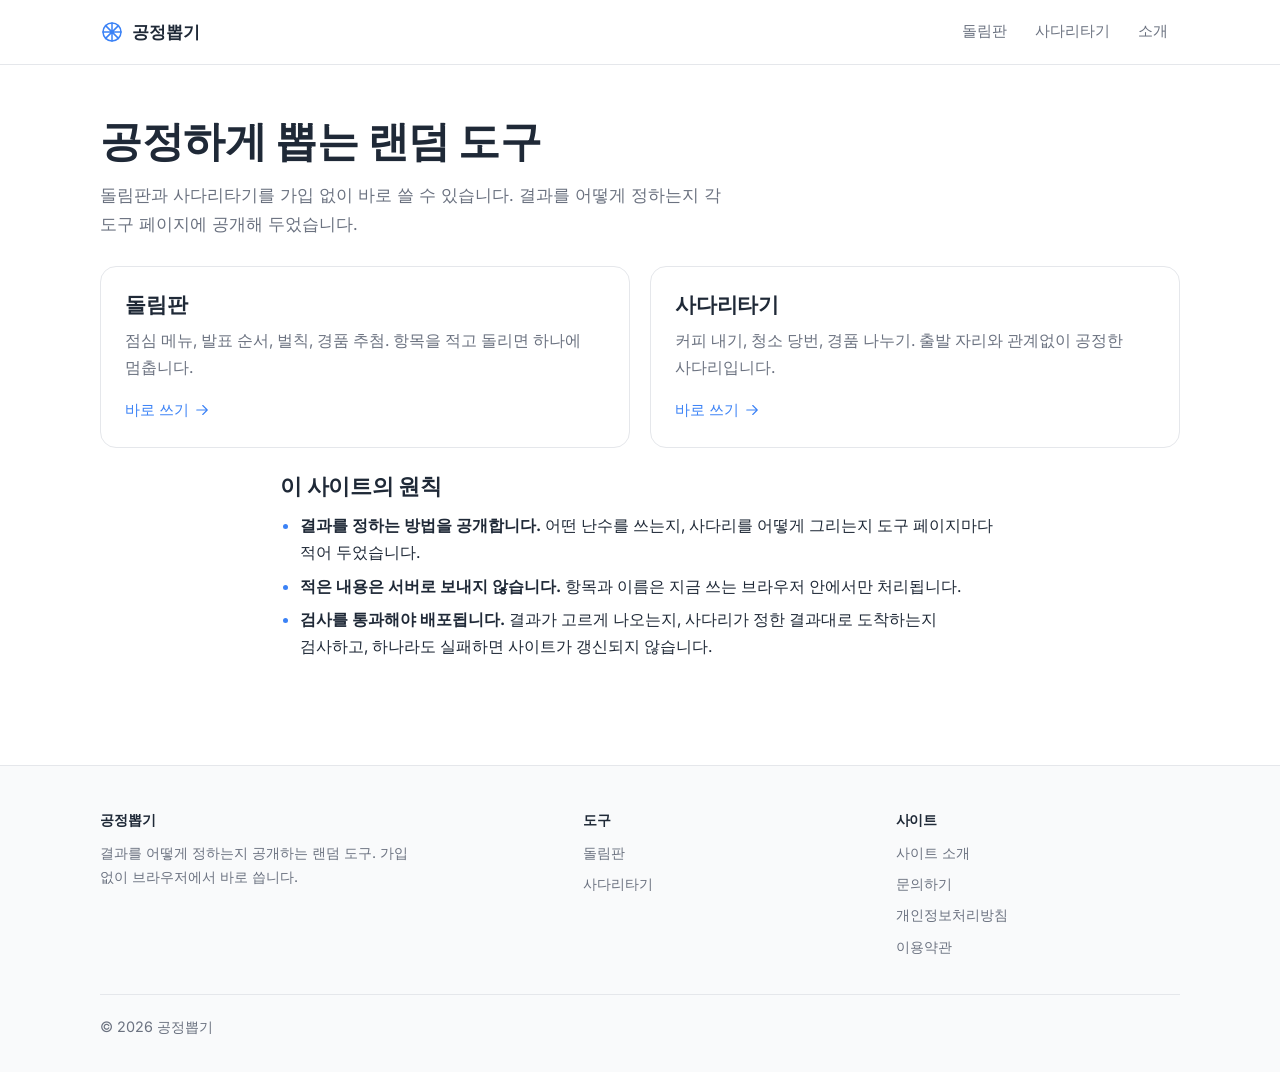
==== index.html @ 1e97ff56 "공정뽑기 1단계: 돌림판 · 사다리타기 + 필수 페이지 - assets/random.js: 결과를 정하는 유일한 곳 (암호학적 난수, 나머지 편향 제거,   피셔-예이츠 셔플, 정" ====
<!doctype html>
<html lang="ko">
<head>
  <meta charset="utf-8">
  <meta name="viewport" content="width=device-width, initial-scale=1">
  <title>공정뽑기 — 돌림판 · 사다리타기 무료 랜덤 도구</title>
  <meta name="description" content="돌림판(룰렛 돌리기)과 사다리타기를 가입 없이 바로 쓰는 무료 랜덤 도구. 결과를 어떻게 정하는지 공개하는 랜덤 도구입니다.">
  <link rel="canonical" href="https://example.com/">
  
  <meta property="og:type" content="website">
  <meta property="og:site_name" content="공정뽑기">
  <meta property="og:title" content="공정뽑기 — 돌림판 · 사다리타기 무료 랜덤 도구">
  <meta property="og:description" content="돌림판(룰렛 돌리기)과 사다리타기를 가입 없이 바로 쓰는 무료 랜덤 도구. 결과를 어떻게 정하는지 공개하는 랜덤 도구입니다.">
  <meta property="og:url" content="https://example.com/">
  <meta property="og:locale" content="ko_KR">
  <meta name="twitter:card" content="summary">
  <link rel="icon" href="data:image/svg+xml,<svg xmlns='http://www.w3.org/2000/svg' viewBox='0 0 24 24'><circle cx='12' cy='12' r='10' fill='%233B82F6'/><path d='M12 2v20M2 12h20' stroke='white' stroke-width='2'/></svg>">
  <link rel="preconnect" href="https://fonts.googleapis.com">
  <link rel="preconnect" href="https://fonts.gstatic.com" crossorigin>
  <link rel="stylesheet" href="https://fonts.googleapis.com/css2?family=Inter:wght@400;500;700&display=swap" media="print" onload="this.media='all'">
  <noscript><link rel="stylesheet" href="https://fonts.googleapis.com/css2?family=Inter:wght@400;500;700&display=swap"></noscript>
  <link rel="stylesheet" href="/assets/tokens.css">
  <link rel="stylesheet" href="/assets/style.css">
  <script type="application/ld+json">{"@context":"https://schema.org","@graph":[{"@type":"WebSite","name":"공정뽑기","url":"https://example.com/","inLanguage":"ko"}]}</script>
  
</head>
<body>
  <a class="skip-link" href="#main">본문 바로가기</a>
  <header class="header">
  <div class="container header__inner">
    <a class="logo" href="/"><svg class="icon " viewBox="0 0 24 24" aria-hidden="true"><circle cx="12" cy="12" r="9"/><path d="M12 3v18M3 12h18M5.6 5.6l12.8 12.8M18.4 5.6 5.6 18.4"/></svg><span>공정뽑기</span></a>
    <nav class="nav" aria-label="주요 메뉴"><a href="/roulette.html">돌림판</a><a href="/ladder.html">사다리타기</a><a href="/about.html">소개</a></nav>
    <details class="menu">
      <summary aria-label="메뉴 열기"><svg class="icon " viewBox="0 0 24 24" aria-hidden="true"><path d="M4 6h16M4 12h16M4 18h16"/></svg></summary>
      <div class="menu__panel"><a href="/roulette.html">돌림판</a><a href="/ladder.html">사다리타기</a><a href="/about.html">소개</a></div>
    </details>
  </div>
</header>
  <main id="main">
<section class="hero container">
  <h1>공정하게 뽑는 랜덤 도구</h1>
  <p class="lede">돌림판과 사다리타기를 가입 없이 바로 쓸 수 있습니다. 결과를 어떻게 정하는지 각 도구 페이지에 공개해 두었습니다.</p>
  <div class="tools-grid"><article class="tool-card">
      <h2><a href="/roulette.html">돌림판</a></h2>
      <p>점심 메뉴, 발표 순서, 벌칙, 경품 추첨. 항목을 적고 돌리면 하나에 멈춥니다.</p>
      <span class="tool-card__go">바로 쓰기 <svg class="icon icon--sm" viewBox="0 0 24 24" aria-hidden="true"><path d="M5 12h14M13 6l6 6-6 6"/></svg></span>
    </article><article class="tool-card">
      <h2><a href="/ladder.html">사다리타기</a></h2>
      <p>커피 내기, 청소 당번, 경품 나누기. 출발 자리와 관계없이 공정한 사다리입니다.</p>
      <span class="tool-card__go">바로 쓰기 <svg class="icon icon--sm" viewBox="0 0 24 24" aria-hidden="true"><path d="M5 12h14M13 6l6 6-6 6"/></svg></span>
    </article></div>
</section>
<section class="container prose home-principles">
  <h2>이 사이트의 원칙</h2>
  <ul>
    <li><strong>결과를 정하는 방법을 공개합니다.</strong> 어떤 난수를 쓰는지, 사다리를 어떻게 그리는지 도구 페이지마다 적어 두었습니다.</li>
    <li><strong>적은 내용은 서버로 보내지 않습니다.</strong> 항목과 이름은 지금 쓰는 브라우저 안에서만 처리됩니다.</li>
    <li><strong>검사를 통과해야 배포됩니다.</strong> 결과가 고르게 나오는지, 사다리가 정한 결과대로 도착하는지 검사하고, 하나라도 실패하면 사이트가 갱신되지 않습니다.</li>
  </ul>
</section>
  </main>
  <footer class="footer">
  <div class="container">
    <div class="footer__grid footer__grid--3">
      <div>
        <h2>공정뽑기</h2>
        <p class="footer__desc">결과를 어떻게 정하는지 공개하는 랜덤 도구. 가입 없이 브라우저에서 바로 씁니다.</p>
      </div>
      <div>
        <h2>도구</h2>
        <ul><li><a href="/roulette.html">돌림판</a></li><li><a href="/ladder.html">사다리타기</a></li></ul>
      </div>
      <div>
        <h2>사이트</h2>
        <ul>
          <li><a href="/about.html">사이트 소개</a></li>
          <li><a href="/contact.html">문의하기</a></li>
          <li><a href="/privacy.html">개인정보처리방침</a></li>
          <li><a href="/terms.html">이용약관</a></li>
        </ul>
      </div>
    </div>
    <div class="footer__bottom"><span>© 2026 공정뽑기</span></div>
  </div>
</footer>
  
</body>
</html>
---- assets/tokens.css ----
/* ============================================================
   디자인 토큰 — 레시피에 지정된 값을 그대로 CSS 변수로 고정.
   여기 값만 바꾸면 사이트 전체가 따라갑니다.
   ============================================================ */
:root {
  /* --- 색 (레시피 지정값) --- */
  --primary: #3B82F6;
  --text: #1F2937;
  --sub: #6B7280;
  --bg: #FFFFFF;
  --surface: #F9FAFB;
  --border: #E5E7EB;

  /* 지정 색에서 파생한 보조 값 (호버·포커스·배지용) */
  --primary-dark: #2563EB;
  --primary-soft: #EFF6FF;
  --primary-ring: rgba(59, 130, 246, 0.28);

  /* --- 타이포 (레시피 지정값) --- */
  /* Inter는 한글 글리프가 없어 한글용 폴백을 뒤에 둡니다. */
  --font-sans: 'Inter', 'Pretendard', -apple-system, BlinkMacSystemFont,
    'Segoe UI', 'Malgun Gothic', 'Apple SD Gothic Neo', sans-serif;
  --fw-heading: 700;
  --fw-body: 400;
  --fw-medium: 500;

  /* --- 버튼 (레시피 지정값) --- */
  --btn-radius: 10px;
  --btn-padding: 12px 20px;
  --btn-weight: 700;

  /* --- 아이콘 (레시피 지정값) --- */
  --icon-size: 24px;
  --icon-stroke: 1.5;

  /* --- 그 외 --- */
  --radius-sm: 8px;
  --radius-md: 12px;
  --radius-lg: 16px;
  --shadow-sm: 0 1px 2px rgba(16, 24, 40, 0.05);
  --shadow-md: 0 4px 12px rgba(16, 24, 40, 0.08);
  --shadow-lg: 0 12px 32px rgba(16, 24, 40, 0.10);
  --container: 1120px;
  --header-h: 64px;
}
---- assets/style.css ----
/* ============================================================
   공정뽑기 — 컴포넌트 스타일
   리셋·헤더·본문·FAQ·푸터는 what-ai.kr 과 같은 규격이고,
   아래 '도구' 구간부터가 이 사이트 전용입니다. 색·간격은 tokens.css 변수만 씁니다.
   ============================================================ */
/* ---------- 리셋 ---------- */
*, *::before, *::after { box-sizing: border-box; }
html { -webkit-text-size-adjust: 100%; scroll-behavior: smooth; }
body {
  margin: 0;
  font-family: var(--font-sans);
  font-weight: var(--fw-body);
  font-size: 16px;
  line-height: 1.7;
  color: var(--text);
  background: var(--bg);
  word-break: keep-all;       /* 한글 단어 중간에서 줄바꿈되지 않게 */
  overflow-wrap: anywhere;
}
img { max-width: 100%; display: block; }
a { color: var(--primary); text-decoration: none; }
a:hover { text-decoration: underline; }
h1, h2, h3, h4 { font-weight: var(--fw-heading); line-height: 1.35; margin: 0 0 .5em; letter-spacing: -0.01em; }
h1 { font-size: 2rem; }
h2 { font-size: 1.5rem; }
h3 { font-size: 1.15rem; }
p { margin: 0 0 1em; }
ul, ol { margin: 0 0 1em; padding-left: 1.25em; }
li { margin-bottom: .4em; }
:focus-visible { outline: 3px solid var(--primary-ring); outline-offset: 2px; border-radius: 4px; }

/* 스크린리더 전용 (접근성) */
.sr-only {
  position: absolute; width: 1px; height: 1px; padding: 0; margin: -1px;
  overflow: hidden; clip: rect(0 0 0 0); white-space: nowrap; border: 0;
}
.skip-link {
  position: absolute; left: 8px; top: -60px; z-index: 100;
  background: var(--primary); color: #fff; padding: 10px 16px;
  border-radius: var(--btn-radius); font-weight: var(--btn-weight);
  transition: top .15s;
}
.skip-link:focus { top: 8px; }

/* ---------- 레이아웃 ---------- */
.container { width: 100%; max-width: var(--container); margin: 0 auto; padding: 0 20px; }
.section { padding: 56px 0; }
.section--surface { background: var(--surface); border-block: 1px solid var(--border); }
.section__head { margin-bottom: 28px; }
.section__head p { color: var(--sub); margin: 0; }

/* ---------- 버튼 (레시피 지정 규격) ---------- */
.btn {
  display: inline-flex; align-items: center; justify-content: center; gap: 8px;
  border-radius: var(--btn-radius);
  padding: var(--btn-padding);
  font-weight: var(--btn-weight);
  font-size: .95rem;
  font-family: inherit;
  border: 1px solid var(--primary);
  background: var(--primary);
  color: #fff;
  cursor: pointer;
  transition: background .15s, border-color .15s, color .15s;
  text-decoration: none;
}
.btn:hover { background: var(--primary-dark); border-color: var(--primary-dark); text-decoration: none; }
.btn--outline { background: transparent; color: var(--primary); }
.btn--outline:hover { background: var(--primary-soft); color: var(--primary-dark); }
.btn--ghost { background: transparent; color: var(--text); border-color: var(--border); }
.btn--ghost:hover { background: var(--surface); border-color: var(--sub); }
.btn--sm { padding: 8px 14px; font-size: .875rem; }
.btn--block { width: 100%; }

/* ---------- 아이콘 (24x24, stroke 1.5) ---------- */
.icon {
  width: var(--icon-size); height: var(--icon-size);
  stroke: currentColor; stroke-width: var(--icon-stroke);
  fill: none; stroke-linecap: round; stroke-linejoin: round;
  flex: none;
}
.icon--sm { width: 18px; height: 18px; }

/* ---------- 헤더 ---------- */
.header {
  position: sticky; top: 0; z-index: 50;
  background: rgba(255, 255, 255, .92);
  backdrop-filter: blur(8px);
  border-bottom: 1px solid var(--border);
}
.header__inner { height: var(--header-h); display: flex; align-items: center; gap: 20px; }
.logo { display: flex; align-items: center; gap: 8px; font-weight: var(--fw-heading); font-size: 1.05rem; color: var(--text); }
.logo:hover { text-decoration: none; }
.logo .icon { color: var(--primary); }
.nav { margin-left: auto; display: flex; align-items: center; gap: 4px; }
.nav a {
  color: var(--sub); font-weight: var(--fw-medium); font-size: .92rem;
  padding: 8px 12px; border-radius: var(--radius-sm);
}
.nav a:hover, .nav a[aria-current='page'] { color: var(--text); background: var(--surface); text-decoration: none; }
.nav a[aria-current='page'] { color: var(--primary); }

/* 모바일 메뉴 — JS 없이 details/summary 로 처리 */
.menu { margin-left: auto; display: none; position: relative; }
.menu summary { list-style: none; cursor: pointer; display: flex; padding: 8px; color: var(--sub); }
.menu summary::-webkit-details-marker { display: none; }
.menu__panel {
  position: absolute; right: 0; top: calc(100% + 8px); min-width: 190px;
  background: var(--bg); border: 1px solid var(--border);
  border-radius: var(--radius-md); box-shadow: var(--shadow-lg); padding: 6px;
}
.menu__panel a { display: block; padding: 10px 12px; border-radius: var(--radius-sm); color: var(--text); font-size: .95rem; }
.menu__panel a:hover { background: var(--surface); text-decoration: none; }

/* ---------- 본문 (가이드·도구 상세) ---------- */
.page-head { padding: 40px 0 24px; border-bottom: 1px solid var(--border); }
.page-head h1 { font-size: clamp(1.6rem, 4vw, 2.2rem); margin-bottom: 10px; }
.page-head .lede { color: var(--sub); font-size: 1.02rem; margin: 0; max-width: 760px; }
.page-head__meta { display: flex; flex-wrap: wrap; gap: 8px; align-items: center; margin-bottom: 14px; }

.breadcrumb { font-size: .85rem; color: var(--sub); padding-top: 14px; } /* 좌우 여백은 .container 것을 그대로 씀 */
.breadcrumb ol { list-style: none; display: flex; flex-wrap: wrap; gap: 6px; margin: 0; padding: 0; }
.breadcrumb li::after { content: '›'; margin-left: 6px; color: var(--border); }
.breadcrumb li:last-child::after { content: ''; }
.breadcrumb a { color: var(--sub); }

.layout { display: grid; grid-template-columns: minmax(0, 1fr) 300px; gap: 40px; padding: 36px 0 64px; align-items: start; }
.prose { max-width: 760px; }
.prose h2 {
  font-size: 1.35rem; margin-top: 2.2em; padding-top: .6em;
  border-top: 1px solid var(--border);
}
.prose h2:first-child { margin-top: 0; border-top: 0; padding-top: 0; }
.prose h3 { font-size: 1.08rem; margin-top: 1.8em; }
.prose ul li::marker { color: var(--primary); }

.callout {
  background: var(--surface); border: 1px solid var(--border);
  border-left: 3px solid var(--primary);
  border-radius: var(--radius-sm); padding: 16px 18px; margin: 24px 0;
  font-size: .92rem;
}
.callout p:last-child { margin-bottom: 0; }
.callout--warn { border-left-color: #F59E0B; }


/* 단계(steps) */
.steps { list-style: none; padding: 0; }
.steps > li { border: 1px solid var(--border); border-radius: var(--radius-md); padding: 18px 20px; margin-bottom: 12px; }
.steps h3 { margin: 0 0 6px; font-size: 1rem; }
.steps p { margin: 0; color: var(--sub); font-size: .94rem; }

/* ---------- FAQ ---------- */
.faq details {
  border: 1px solid var(--border); border-radius: var(--radius-md);
  padding: 14px 18px; margin-bottom: 10px; background: var(--bg);
}
.faq summary {
  cursor: pointer; font-weight: var(--fw-heading); font-size: .98rem;
  list-style: none; display: flex; justify-content: space-between; gap: 12px; align-items: center;
}
.faq summary::-webkit-details-marker { display: none; }
.faq summary::after { content: '+'; color: var(--primary); font-size: 1.3rem; line-height: 1; }
.faq details[open] summary::after { content: '−'; }
.faq details[open] summary { margin-bottom: 10px; }
.faq p { margin: 0; color: var(--sub); font-size: .94rem; }

/* ---------- CTA ---------- */
.cta {
  background: var(--primary-soft); border: 1px solid var(--border);
  border-radius: var(--radius-lg); padding: 28px; text-align: center; margin: 40px 0 0;
}
.cta h2 { margin-bottom: 8px; }
.cta p { color: var(--sub); margin-bottom: 18px; }

/* ---------- 푸터 ---------- */
.footer { background: var(--surface); border-top: 1px solid var(--border); padding: 44px 0 32px; margin-top: 64px; font-size: .9rem; }
.footer__grid { display: grid; grid-template-columns: 1.4fr 1fr 1fr 1fr; gap: 28px; margin-bottom: 28px; }
.footer h2 { font-size: .88rem; color: var(--text); margin-bottom: 12px; }
.footer ul { list-style: none; padding: 0; margin: 0; }
.footer li { margin-bottom: 7px; }
.footer a { color: var(--sub); }
.footer a:hover { color: var(--primary); }
.footer__desc { color: var(--sub); margin: 0; max-width: 320px; }
.footer__bottom { border-top: 1px solid var(--border); padding-top: 20px; color: var(--sub); display: flex; flex-wrap: wrap; gap: 10px; justify-content: space-between; }
.footer__grid--3 { grid-template-columns: 1.6fr 1fr 1fr; }
.muted { color: var(--sub); font-size: .9rem; }
.article { padding: 8px 0 24px; }

/* ---------- 홈 ---------- */
.hero { padding: 48px 20px 16px; }
.hero h1 { font-size: clamp(1.8rem, 5vw, 2.6rem); margin-bottom: 12px; }
.hero .lede { color: var(--sub); font-size: 1.05rem; max-width: 640px; }
.tools-grid { display: grid; grid-template-columns: 1fr 1fr; gap: 20px; margin: 28px 0 8px; }
.tool-card {
  position: relative; border: 1px solid var(--border); border-radius: var(--radius-lg);
  padding: 24px; background: var(--bg); transition: border-color .15s, box-shadow .15s;
}
.tool-card:hover, .tool-card:focus-within { border-color: var(--primary); box-shadow: var(--shadow-md); }
.tool-card h2 { font-size: 1.3rem; margin-bottom: 8px; }
.tool-card h2 a { color: var(--text); }
.tool-card h2 a::after { content: ''; position: absolute; inset: 0; border-radius: var(--radius-lg); } /* 카드 전체가 링크 */
.tool-card h2 a:hover { text-decoration: none; }
.tool-card p { color: var(--sub); margin-bottom: 14px; }
.tool-card__go { display: inline-flex; align-items: center; gap: 4px; color: var(--primary); font-weight: var(--fw-medium); font-size: .92rem; }
.home-principles { padding-bottom: 24px; }

/* ---------- 도구 공통 ---------- */
.tool { padding-top: 28px; padding-bottom: 12px; }
.tool__grid { display: grid; grid-template-columns: minmax(0, 1fr) 320px; gap: 32px; align-items: start; }
.tool__grid--ladder { grid-template-columns: 300px minmax(0, 1fr); }
.panel { border: 1px solid var(--border); border-radius: var(--radius-lg); background: var(--surface); padding: 18px; }
.panel label { display: block; font-weight: var(--fw-medium); font-size: .92rem; margin-bottom: 6px; }
.panel textarea {
  width: 100%; font: inherit; font-size: .95rem; line-height: 1.6; padding: 10px 12px; margin-bottom: 12px;
  border: 1px solid var(--border); border-radius: var(--radius-sm); background: var(--bg); color: var(--text); resize: vertical;
}
.panel textarea:focus { outline: none; border-color: var(--primary); box-shadow: 0 0 0 3px var(--primary-ring); }
.panel textarea:disabled { background: var(--surface); color: var(--sub); }
.panel .check { display: flex; gap: 8px; align-items: center; font-weight: var(--fw-body); cursor: pointer; }
.panel h3 { font-size: .95rem; margin: 14px 0 6px; }
.panel__actions { display: flex; flex-wrap: wrap; gap: 8px; margin: 12px 0 4px; }
.msg { color: #B45309; font-size: .88rem; min-height: 1.4em; margin: 0 0 6px; }
.history { font-size: .92rem; color: var(--sub); padding-left: 1.6em; margin: 0; max-height: 240px; overflow: auto; }
.btn--lg { padding: 14px 40px; font-size: 1.05rem; }
.btn:disabled, .btn:disabled:hover { opacity: .5; cursor: not-allowed; background: var(--primary); border-color: var(--primary); }
.btn--outline:disabled, .btn--outline:disabled:hover { background: transparent; }

/* ---------- 돌림판 ---------- */
.wheel { display: flex; flex-direction: column; align-items: center; gap: 16px; }
.wheel svg { width: min(100%, 460px); height: auto; overflow: visible; }
#wheel-rotor {
  transform-box: view-box; transform-origin: 0 0; /* 원판 중심(0,0) 기준으로 회전 */
  transition: transform 4s cubic-bezier(.17, .67, .12, 1); /* roulette.js 의 SPIN_MS 와 같은 시간 */
}
.wheel text { fill: var(--text); font-family: var(--font-sans); font-weight: var(--fw-medium); }
.wheel__rim { fill: none; stroke: var(--border); stroke-width: 2; }
.wheel__hub { fill: var(--bg); stroke: var(--border); stroke-width: 2; }
.wheel__pointer { fill: var(--text); }
.result { font-size: 1.4rem; font-weight: var(--fw-heading); min-height: 1.6em; margin: 0; text-align: center; }

/* ---------- 사다리 ---------- */
.board__scroll { overflow-x: auto; border: 1px solid var(--border); border-radius: var(--radius-lg); padding: 16px 0; background: var(--bg); }
.board__inner { margin: 0 auto; }
.board__row { display: grid; grid-template-columns: repeat(var(--cols), 72px); } /* 72px = ladder.js 의 COL_W */
.board svg { display: block; }
.board__name {
  margin: 0 4px 6px; padding: 6px 4px; font: inherit; font-size: .85rem; font-weight: var(--fw-medium);
  border: 1px solid var(--border); border-radius: var(--radius-sm); background: var(--bg); color: var(--text);
  cursor: pointer; overflow: hidden; text-overflow: ellipsis; white-space: nowrap;
}
.board__name:hover { border-color: var(--primary); }
.board__name[aria-pressed='true'] { border-color: rgb(var(--tint)); color: rgb(var(--tint)); background: rgba(var(--tint), .08); }
.board__prize {
  margin: 6px 4px 0; padding: 6px 4px; text-align: center; font-size: .85rem; font-weight: var(--fw-medium);
  border-radius: var(--radius-sm); background: var(--surface); color: var(--sub);
  overflow: hidden; text-overflow: ellipsis; white-space: nowrap;
}
.board__prize.is-open { background: rgba(var(--tint), .12); color: var(--text); }
.board .rail, .board .rung { stroke: #9CA3AF; stroke-width: 2; }
.board .route { fill: none; stroke-width: 4; stroke-linecap: round; stroke-linejoin: round; }
.board__actions { margin: 12px 0; }

/* ---------- 반응형 ---------- */
@media (max-width: 960px) {
  .tool__grid, .tool__grid--ladder { grid-template-columns: 1fr; }
  .footer__grid, .footer__grid--3 { grid-template-columns: 1fr 1fr; }
}
@media (max-width: 720px) {
  .nav { display: none; }
  .menu { display: block; }
  .tools-grid { grid-template-columns: 1fr; }
  .hero { padding-top: 32px; }
}
@media (max-width: 480px) {
  .footer__grid, .footer__grid--3 { grid-template-columns: 1fr; }
  .container { padding: 0 16px; }
  .hero { padding-left: 16px; padding-right: 16px; }
}
@media (prefers-reduced-motion: reduce) {
  #wheel-rotor { transition: none; }
}
@media print {
  .header, .footer, .cta, .tool { display: none; }
}
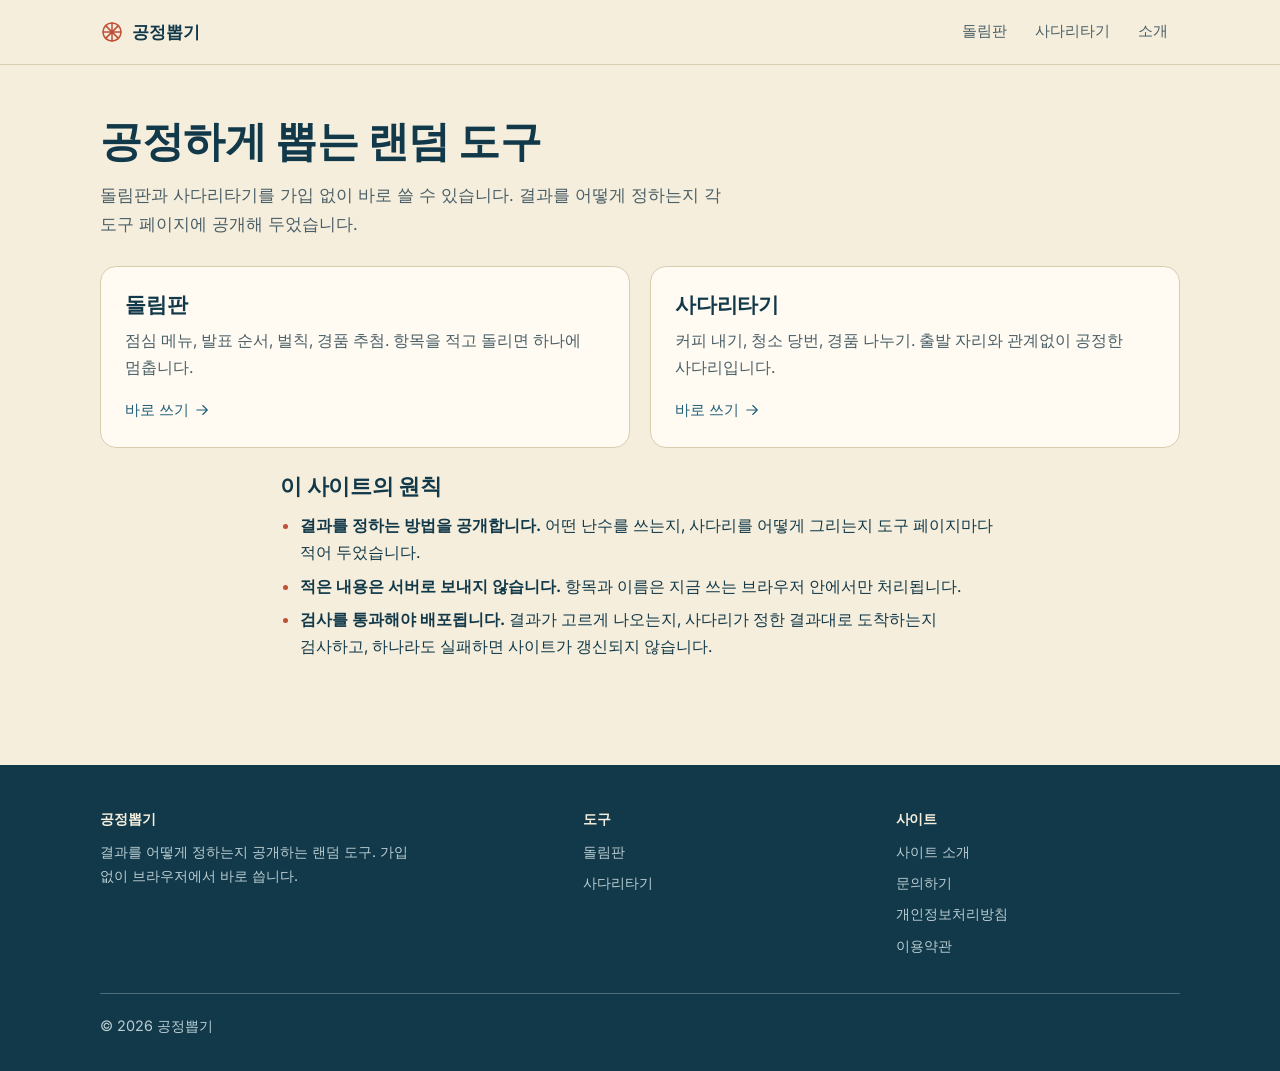
==== commit 866b3858: "색 시안 B(바다와 모래) 적용 — 색은 tokens.css 한 곳에서만 정의 - tokens.css: 모래·조개껍데기 바탕, 먹청 글자, 테라코타 버튼, 바다색 링크.   원판 " ====
--- a/index.html
+++ b/index.html
@@ -14,7 +14,7 @@
   <meta property="og:url" content="https://example.com/">
   <meta property="og:locale" content="ko_KR">
   <meta name="twitter:card" content="summary">
-  <link rel="icon" href="data:image/svg+xml,<svg xmlns='http://www.w3.org/2000/svg' viewBox='0 0 24 24'><circle cx='12' cy='12' r='10' fill='%233B82F6'/><path d='M12 2v20M2 12h20' stroke='white' stroke-width='2'/></svg>">
+  <link rel="icon" href="data:image/svg+xml,<svg xmlns='http://www.w3.org/2000/svg' viewBox='0 0 24 24'><circle cx='12' cy='12' r='10' fill='%23BF4F36'/><path d='M12 2v20M2 12h20' stroke='%23FFFBF2' stroke-width='2'/></svg>">
   <link rel="preconnect" href="https://fonts.googleapis.com">
   <link rel="preconnect" href="https://fonts.gstatic.com" crossorigin>
   <link rel="stylesheet" href="https://fonts.googleapis.com/css2?family=Inter:wght@400;500;700&display=swap" media="print" onload="this.media='all'">
--- a/assets/tokens.css
+++ b/assets/tokens.css
@@ -1,22 +1,74 @@
 /* ============================================================
-   디자인 토큰 — 레시피에 지정된 값을 그대로 CSS 변수로 고정.
-   여기 값만 바꾸면 사이트 전체가 따라갑니다.
+   디자인 토큰 — 색 시안 B "바다와 모래".
+   색은 이 파일에만 적습니다. style.css · roulette.js · ladder.js 는 아래 역할 토큰만 쓰고,
+   build.js 는 파비콘을 그릴 때 이 파일에서 색을 읽어 갑니다.
+   대비(WCAG)는 바꿀 때마다 다시 계산해 확인하세요 — 글자 4.5:1, 선·아이콘 3:1 이상.
    ============================================================ */
 :root {
-  /* --- 색 (레시피 지정값) --- */
-  --primary: #3B82F6;
-  --text: #1F2937;
-  --sub: #6B7280;
-  --bg: #FFFFFF;
-  --surface: #F9FAFB;
-  --border: #E5E7EB;
+  /* --- 팔레트 --- */
+  --sand: #F5EEDC;          /* 페이지 바탕 */
+  --shell: #FFFBF2;         /* 카드·패널·사다리 판 */
+  --white: #FFFFFF;         /* 입력칸 */
+  --ink: #12394A;           /* 글자·푸터 바탕 */
+  --ink-sub: #4A5F68;       /* 보조 글자 */
+  --sea: #1F5E78;           /* 링크·포커스 */
+  --terracotta: #BF4F36;    /* 주 버튼·현재 메뉴 */
+  --terracotta-dark: #A6422C;
+  --coral: #EC8E72;
+  --teal: #2D7495;
+  --deep-teal: #1F5266;
+  --yellow: #E8E085;
+  --seafoam: #A8D8D0;
+  --foam: #E2F1EE;          /* 안내 상자 바탕 */
+  --mustard: #7D6A00;
+  --sand-line: #D9CDB0;     /* 장식용 테두리 */
+  --line: #738389;          /* 모양이 보여야 하는 테두리 (입력칸·보조 버튼) */
+  --foot-sub: #B9CDD2;
 
-  /* 지정 색에서 파생한 보조 값 (호버·포커스·배지용) */
-  --primary-dark: #2563EB;
-  --primary-soft: #EFF6FF;
-  --primary-ring: rgba(59, 130, 246, 0.28);
+  /* --- 역할 --- */
+  --bg: var(--sand);
+  --surface: var(--shell);
+  --field: var(--white);
+  --text: var(--ink);
+  --sub: var(--ink-sub);
+  --border: var(--sand-line);
+  --border-strong: var(--line);
+  --link: var(--sea);
+  --focus: var(--sea);
+  --accent: var(--terracotta);
+  --accent-hover: var(--terracotta-dark);
+  --on-accent: var(--white);
+  --msg: var(--terracotta-dark);   /* 안내 문구는 글자라 terracotta(모래 위 4.1:1)보다 진하게 */
+  --callout-bg: var(--foam);
 
-  /* --- 타이포 (레시피 지정값) --- */
+  /* 원판 6칸 — 칸 색과 글자색을 짝으로 둡니다 (짝마다 4.5:1 이상) */
+  --wheel-1: var(--coral);     --wheel-1-ink: var(--ink);
+  --wheel-2: var(--teal);      --wheel-2-ink: var(--white);
+  --wheel-3: var(--yellow);    --wheel-3-ink: var(--ink);
+  --wheel-4: var(--deep-teal); --wheel-4-ink: var(--white);
+  --wheel-5: var(--seafoam);   --wheel-5-ink: var(--ink);
+  --wheel-6: var(--sand);      --wheel-6-ink: var(--ink);
+  --wheel-gap: var(--shell);   /* 칸 사이 구분선 */
+  --wheel-rim: var(--ink);
+  /* 화살표: 남색 몸통 + 밝은 테두리 → 어느 칸 위에서도 둘 중 하나가 3:1 이상 */
+  --pointer: var(--ink);
+  --pointer-edge: var(--shell);
+
+  /* 사다리 — 경로 4색(판 위 3:1↑), 공개된 결과 칸은 경로색 바탕 + 흰 글자(4.5:1↑) */
+  --route-1: var(--terracotta);
+  --route-2: var(--teal);
+  --route-3: var(--deep-teal);
+  --route-4: var(--mustard);
+  --on-route: var(--white);
+  --ladder-line: var(--ink-sub);
+
+  /* 푸터 */
+  --foot-bg: var(--ink);
+  --foot-text: var(--sand);
+  --foot-muted: var(--foot-sub);
+  --foot-hover: var(--yellow);
+
+  /* --- 타이포 (레시피 규격 유지) --- */
   /* Inter는 한글 글리프가 없어 한글용 폴백을 뒤에 둡니다. */
   --font-sans: 'Inter', 'Pretendard', -apple-system, BlinkMacSystemFont,
     'Segoe UI', 'Malgun Gothic', 'Apple SD Gothic Neo', sans-serif;
@@ -24,12 +76,12 @@
   --fw-body: 400;
   --fw-medium: 500;
 
-  /* --- 버튼 (레시피 지정값) --- */
+  /* --- 버튼 (레시피 규격 유지) --- */
   --btn-radius: 10px;
   --btn-padding: 12px 20px;
   --btn-weight: 700;
 
-  /* --- 아이콘 (레시피 지정값) --- */
+  /* --- 아이콘 (레시피 규격 유지) --- */
   --icon-size: 24px;
   --icon-stroke: 1.5;
 
@@ -37,9 +89,9 @@
   --radius-sm: 8px;
   --radius-md: 12px;
   --radius-lg: 16px;
-  --shadow-sm: 0 1px 2px rgba(16, 24, 40, 0.05);
-  --shadow-md: 0 4px 12px rgba(16, 24, 40, 0.08);
-  --shadow-lg: 0 12px 32px rgba(16, 24, 40, 0.10);
+  --shadow-sm: 0 1px 2px rgba(18, 57, 74, 0.06);
+  --shadow-md: 0 4px 12px rgba(18, 57, 74, 0.10);
+  --shadow-lg: 0 12px 32px rgba(18, 57, 74, 0.12);
   --container: 1120px;
   --header-h: 64px;
 }
--- a/assets/style.css
+++ b/assets/style.css
@@ -18,7 +18,7 @@
   overflow-wrap: anywhere;
 }
 img { max-width: 100%; display: block; }
-a { color: var(--primary); text-decoration: none; }
+a { color: var(--link); text-decoration: none; }
 a:hover { text-decoration: underline; }
 h1, h2, h3, h4 { font-weight: var(--fw-heading); line-height: 1.35; margin: 0 0 .5em; letter-spacing: -0.01em; }
 h1 { font-size: 2rem; }
@@ -27,7 +27,7 @@
 p { margin: 0 0 1em; }
 ul, ol { margin: 0 0 1em; padding-left: 1.25em; }
 li { margin-bottom: .4em; }
-:focus-visible { outline: 3px solid var(--primary-ring); outline-offset: 2px; border-radius: 4px; }
+:focus-visible { outline: 3px solid var(--focus); outline-offset: 2px; border-radius: 4px; }
 
 /* 스크린리더 전용 (접근성) */
 .sr-only {
@@ -36,7 +36,7 @@
 }
 .skip-link {
   position: absolute; left: 8px; top: -60px; z-index: 100;
-  background: var(--primary); color: #fff; padding: 10px 16px;
+  background: var(--accent); color: var(--on-accent); padding: 10px 16px;
   border-radius: var(--btn-radius); font-weight: var(--btn-weight);
   transition: top .15s;
 }
@@ -57,17 +57,17 @@
   font-weight: var(--btn-weight);
   font-size: .95rem;
   font-family: inherit;
-  border: 1px solid var(--primary);
-  background: var(--primary);
-  color: #fff;
+  border: 1px solid var(--accent);
+  background: var(--accent);
+  color: var(--on-accent);
   cursor: pointer;
   transition: background .15s, border-color .15s, color .15s;
   text-decoration: none;
 }
-.btn:hover { background: var(--primary-dark); border-color: var(--primary-dark); text-decoration: none; }
-.btn--outline { background: transparent; color: var(--primary); }
-.btn--outline:hover { background: var(--primary-soft); color: var(--primary-dark); }
-.btn--ghost { background: transparent; color: var(--text); border-color: var(--border); }
+.btn:hover { background: var(--accent-hover); border-color: var(--accent-hover); text-decoration: none; }
+.btn--outline { background: transparent; color: var(--link); border-color: var(--link); }
+.btn--outline:hover { background: var(--surface); color: var(--link); }
+.btn--ghost { background: transparent; color: var(--text); border-color: var(--border-strong); }
 .btn--ghost:hover { background: var(--surface); border-color: var(--sub); }
 .btn--sm { padding: 8px 14px; font-size: .875rem; }
 .btn--block { width: 100%; }
@@ -84,21 +84,21 @@
 /* ---------- 헤더 ---------- */
 .header {
   position: sticky; top: 0; z-index: 50;
-  background: rgba(255, 255, 255, .92);
+  background: color-mix(in srgb, var(--bg) 92%, transparent);
   backdrop-filter: blur(8px);
   border-bottom: 1px solid var(--border);
 }
 .header__inner { height: var(--header-h); display: flex; align-items: center; gap: 20px; }
 .logo { display: flex; align-items: center; gap: 8px; font-weight: var(--fw-heading); font-size: 1.05rem; color: var(--text); }
 .logo:hover { text-decoration: none; }
-.logo .icon { color: var(--primary); }
+.logo .icon { color: var(--accent); }
 .nav { margin-left: auto; display: flex; align-items: center; gap: 4px; }
 .nav a {
   color: var(--sub); font-weight: var(--fw-medium); font-size: .92rem;
   padding: 8px 12px; border-radius: var(--radius-sm);
 }
 .nav a:hover, .nav a[aria-current='page'] { color: var(--text); background: var(--surface); text-decoration: none; }
-.nav a[aria-current='page'] { color: var(--primary); }
+.nav a[aria-current='page'] { box-shadow: inset 0 -2px 0 var(--accent); } /* 현재 메뉴 = 테라코타 밑줄 */
 
 /* 모바일 메뉴 — JS 없이 details/summary 로 처리 */
 .menu { margin-left: auto; display: none; position: relative; }
@@ -106,7 +106,7 @@
 .menu summary::-webkit-details-marker { display: none; }
 .menu__panel {
   position: absolute; right: 0; top: calc(100% + 8px); min-width: 190px;
-  background: var(--bg); border: 1px solid var(--border);
+  background: var(--surface); border: 1px solid var(--border);
   border-radius: var(--radius-md); box-shadow: var(--shadow-lg); padding: 6px;
 }
 .menu__panel a { display: block; padding: 10px 12px; border-radius: var(--radius-sm); color: var(--text); font-size: .95rem; }
@@ -132,57 +132,57 @@
 }
 .prose h2:first-child { margin-top: 0; border-top: 0; padding-top: 0; }
 .prose h3 { font-size: 1.08rem; margin-top: 1.8em; }
-.prose ul li::marker { color: var(--primary); }
+.prose ul li::marker { color: var(--accent); }
 
 .callout {
   background: var(--surface); border: 1px solid var(--border);
-  border-left: 3px solid var(--primary);
+  border-left: 3px solid var(--accent);
   border-radius: var(--radius-sm); padding: 16px 18px; margin: 24px 0;
   font-size: .92rem;
 }
 .callout p:last-child { margin-bottom: 0; }
-.callout--warn { border-left-color: #F59E0B; }
+.callout--warn { border-left-color: var(--msg); }
 
 
 /* 단계(steps) */
 .steps { list-style: none; padding: 0; }
-.steps > li { border: 1px solid var(--border); border-radius: var(--radius-md); padding: 18px 20px; margin-bottom: 12px; }
+.steps > li { border: 1px solid var(--border); border-radius: var(--radius-md); padding: 18px 20px; margin-bottom: 12px; background: var(--surface); }
 .steps h3 { margin: 0 0 6px; font-size: 1rem; }
 .steps p { margin: 0; color: var(--sub); font-size: .94rem; }
 
 /* ---------- FAQ ---------- */
 .faq details {
   border: 1px solid var(--border); border-radius: var(--radius-md);
-  padding: 14px 18px; margin-bottom: 10px; background: var(--bg);
+  padding: 14px 18px; margin-bottom: 10px; background: var(--surface);
 }
 .faq summary {
   cursor: pointer; font-weight: var(--fw-heading); font-size: .98rem;
   list-style: none; display: flex; justify-content: space-between; gap: 12px; align-items: center;
 }
 .faq summary::-webkit-details-marker { display: none; }
-.faq summary::after { content: '+'; color: var(--primary); font-size: 1.3rem; line-height: 1; }
+.faq summary::after { content: '+'; color: var(--accent); font-size: 1.3rem; line-height: 1; }
 .faq details[open] summary::after { content: '−'; }
 .faq details[open] summary { margin-bottom: 10px; }
 .faq p { margin: 0; color: var(--sub); font-size: .94rem; }
 
 /* ---------- CTA ---------- */
 .cta {
-  background: var(--primary-soft); border: 1px solid var(--border);
+  background: var(--callout-bg); border: 1px solid var(--border);
   border-radius: var(--radius-lg); padding: 28px; text-align: center; margin: 40px 0 0;
 }
 .cta h2 { margin-bottom: 8px; }
 .cta p { color: var(--sub); margin-bottom: 18px; }
 
 /* ---------- 푸터 ---------- */
-.footer { background: var(--surface); border-top: 1px solid var(--border); padding: 44px 0 32px; margin-top: 64px; font-size: .9rem; }
+.footer { --focus: var(--foot-hover); background: var(--foot-bg); color: var(--foot-text); padding: 44px 0 32px; margin-top: 64px; font-size: .9rem; }
 .footer__grid { display: grid; grid-template-columns: 1.4fr 1fr 1fr 1fr; gap: 28px; margin-bottom: 28px; }
-.footer h2 { font-size: .88rem; color: var(--text); margin-bottom: 12px; }
+.footer h2 { font-size: .88rem; color: var(--foot-text); margin-bottom: 12px; }
 .footer ul { list-style: none; padding: 0; margin: 0; }
 .footer li { margin-bottom: 7px; }
-.footer a { color: var(--sub); }
-.footer a:hover { color: var(--primary); }
-.footer__desc { color: var(--sub); margin: 0; max-width: 320px; }
-.footer__bottom { border-top: 1px solid var(--border); padding-top: 20px; color: var(--sub); display: flex; flex-wrap: wrap; gap: 10px; justify-content: space-between; }
+.footer a { color: var(--foot-muted); }
+.footer a:hover { color: var(--foot-hover); }
+.footer__desc { color: var(--foot-muted); margin: 0; max-width: 320px; }
+.footer__bottom { border-top: 1px solid color-mix(in srgb, var(--foot-muted) 35%, transparent); padding-top: 20px; color: var(--foot-muted); display: flex; flex-wrap: wrap; gap: 10px; justify-content: space-between; }
 .footer__grid--3 { grid-template-columns: 1.6fr 1fr 1fr; }
 .muted { color: var(--sub); font-size: .9rem; }
 .article { padding: 8px 0 24px; }
@@ -194,15 +194,15 @@
 .tools-grid { display: grid; grid-template-columns: 1fr 1fr; gap: 20px; margin: 28px 0 8px; }
 .tool-card {
   position: relative; border: 1px solid var(--border); border-radius: var(--radius-lg);
-  padding: 24px; background: var(--bg); transition: border-color .15s, box-shadow .15s;
-}
-.tool-card:hover, .tool-card:focus-within { border-color: var(--primary); box-shadow: var(--shadow-md); }
+  padding: 24px; background: var(--surface); transition: border-color .15s, box-shadow .15s;
+}
+.tool-card:hover, .tool-card:focus-within { border-color: var(--accent); box-shadow: var(--shadow-md); }
 .tool-card h2 { font-size: 1.3rem; margin-bottom: 8px; }
 .tool-card h2 a { color: var(--text); }
 .tool-card h2 a::after { content: ''; position: absolute; inset: 0; border-radius: var(--radius-lg); } /* 카드 전체가 링크 */
 .tool-card h2 a:hover { text-decoration: none; }
 .tool-card p { color: var(--sub); margin-bottom: 14px; }
-.tool-card__go { display: inline-flex; align-items: center; gap: 4px; color: var(--primary); font-weight: var(--fw-medium); font-size: .92rem; }
+.tool-card__go { display: inline-flex; align-items: center; gap: 4px; color: var(--link); font-weight: var(--fw-medium); font-size: .92rem; }
 .home-principles { padding-bottom: 24px; }
 
 /* ---------- 도구 공통 ---------- */
@@ -213,51 +213,64 @@
 .panel label { display: block; font-weight: var(--fw-medium); font-size: .92rem; margin-bottom: 6px; }
 .panel textarea {
   width: 100%; font: inherit; font-size: .95rem; line-height: 1.6; padding: 10px 12px; margin-bottom: 12px;
-  border: 1px solid var(--border); border-radius: var(--radius-sm); background: var(--bg); color: var(--text); resize: vertical;
-}
-.panel textarea:focus { outline: none; border-color: var(--primary); box-shadow: 0 0 0 3px var(--primary-ring); }
+  border: 1px solid var(--border-strong); border-radius: var(--radius-sm); background: var(--field); color: var(--text); resize: vertical;
+}
+.panel textarea:focus { outline: none; border-color: var(--focus); box-shadow: 0 0 0 3px color-mix(in srgb, var(--focus) 25%, transparent); }
 .panel textarea:disabled { background: var(--surface); color: var(--sub); }
 .panel .check { display: flex; gap: 8px; align-items: center; font-weight: var(--fw-body); cursor: pointer; }
+.panel .check input { accent-color: var(--accent); }
 .panel h3 { font-size: .95rem; margin: 14px 0 6px; }
 .panel__actions { display: flex; flex-wrap: wrap; gap: 8px; margin: 12px 0 4px; }
-.msg { color: #B45309; font-size: .88rem; min-height: 1.4em; margin: 0 0 6px; }
+.msg { color: var(--msg); font-size: .88rem; min-height: 1.4em; margin: 0 0 6px; }
 .history { font-size: .92rem; color: var(--sub); padding-left: 1.6em; margin: 0; max-height: 240px; overflow: auto; }
 .btn--lg { padding: 14px 40px; font-size: 1.05rem; }
-.btn:disabled, .btn:disabled:hover { opacity: .5; cursor: not-allowed; background: var(--primary); border-color: var(--primary); }
+.btn:disabled, .btn:disabled:hover { opacity: .5; cursor: not-allowed; background: var(--accent); border-color: var(--accent); }
 .btn--outline:disabled, .btn--outline:disabled:hover { background: transparent; }
 
 /* ---------- 돌림판 ---------- */
-.wheel { display: flex; flex-direction: column; align-items: center; gap: 16px; }
+.wheel {
+  display: flex; flex-direction: column; align-items: center; gap: 16px;
+  background: var(--surface); border: 1px solid var(--border); border-radius: var(--radius-lg); padding: 24px 16px;
+}
 .wheel svg { width: min(100%, 460px); height: auto; overflow: visible; }
 #wheel-rotor {
   transform-box: view-box; transform-origin: 0 0; /* 원판 중심(0,0) 기준으로 회전 */
   transition: transform 4s cubic-bezier(.17, .67, .12, 1); /* roulette.js 의 SPIN_MS 와 같은 시간 */
 }
-.wheel text { fill: var(--text); font-family: var(--font-sans); font-weight: var(--fw-medium); }
-.wheel__rim { fill: none; stroke: var(--border); stroke-width: 2; }
-.wheel__hub { fill: var(--bg); stroke: var(--border); stroke-width: 2; }
-.wheel__pointer { fill: var(--text); }
+/* 글자색은 칸마다 .ink--N 이 정합니다. 여기서 fill 을 주면 선택자 우선순위가 더 높아 칸별 글자색을 덮어씁니다 */
+.wheel text { font-family: var(--font-sans); font-weight: var(--fw-medium); }
+.wheel__rim { fill: none; stroke: var(--wheel-rim); stroke-width: 2; }
+.wheel__hub { fill: var(--surface); stroke: var(--wheel-rim); stroke-width: 2; }
+.wheel__pointer { fill: var(--pointer); stroke: var(--pointer-edge); stroke-width: 2; }
+/* 칸 색 — roulette.js 가 칸마다 seg--1~6 / ink--1~6 을 붙입니다 */
+.seg { stroke: var(--wheel-gap); stroke-width: 1.5; }
+.seg--1 { fill: var(--wheel-1); } .ink--1 { fill: var(--wheel-1-ink); }
+.seg--2 { fill: var(--wheel-2); } .ink--2 { fill: var(--wheel-2-ink); }
+.seg--3 { fill: var(--wheel-3); } .ink--3 { fill: var(--wheel-3-ink); }
+.seg--4 { fill: var(--wheel-4); } .ink--4 { fill: var(--wheel-4-ink); }
+.seg--5 { fill: var(--wheel-5); } .ink--5 { fill: var(--wheel-5-ink); }
+.seg--6 { fill: var(--wheel-6); } .ink--6 { fill: var(--wheel-6-ink); }
 .result { font-size: 1.4rem; font-weight: var(--fw-heading); min-height: 1.6em; margin: 0; text-align: center; }
 
 /* ---------- 사다리 ---------- */
-.board__scroll { overflow-x: auto; border: 1px solid var(--border); border-radius: var(--radius-lg); padding: 16px 0; background: var(--bg); }
+.board__scroll { overflow-x: auto; border: 1px solid var(--border); border-radius: var(--radius-lg); padding: 16px 0; background: var(--surface); }
 .board__inner { margin: 0 auto; }
 .board__row { display: grid; grid-template-columns: repeat(var(--cols), 72px); } /* 72px = ladder.js 의 COL_W */
 .board svg { display: block; }
 .board__name {
   margin: 0 4px 6px; padding: 6px 4px; font: inherit; font-size: .85rem; font-weight: var(--fw-medium);
-  border: 1px solid var(--border); border-radius: var(--radius-sm); background: var(--bg); color: var(--text);
+  border: 1px solid var(--border-strong); border-radius: var(--radius-sm); background: var(--field); color: var(--text);
   cursor: pointer; overflow: hidden; text-overflow: ellipsis; white-space: nowrap;
 }
-.board__name:hover { border-color: var(--primary); }
-.board__name[aria-pressed='true'] { border-color: rgb(var(--tint)); color: rgb(var(--tint)); background: rgba(var(--tint), .08); }
+.board__name:hover { border-color: var(--accent); }
+.board__name[aria-pressed='true'] { border-color: var(--tone); color: var(--tone); box-shadow: inset 0 -3px 0 var(--tone); }
 .board__prize {
   margin: 6px 4px 0; padding: 6px 4px; text-align: center; font-size: .85rem; font-weight: var(--fw-medium);
-  border-radius: var(--radius-sm); background: var(--surface); color: var(--sub);
+  border-radius: var(--radius-sm); background: var(--bg); color: var(--sub);
   overflow: hidden; text-overflow: ellipsis; white-space: nowrap;
 }
-.board__prize.is-open { background: rgba(var(--tint), .12); color: var(--text); }
-.board .rail, .board .rung { stroke: #9CA3AF; stroke-width: 2; }
+.board__prize.is-open { background: var(--tone); color: var(--on-route); }
+.board .rail, .board .rung { stroke: var(--ladder-line); stroke-width: 2; }
 .board .route { fill: none; stroke-width: 4; stroke-linecap: round; stroke-linejoin: round; }
 .board__actions { margin: 12px 0; }
 
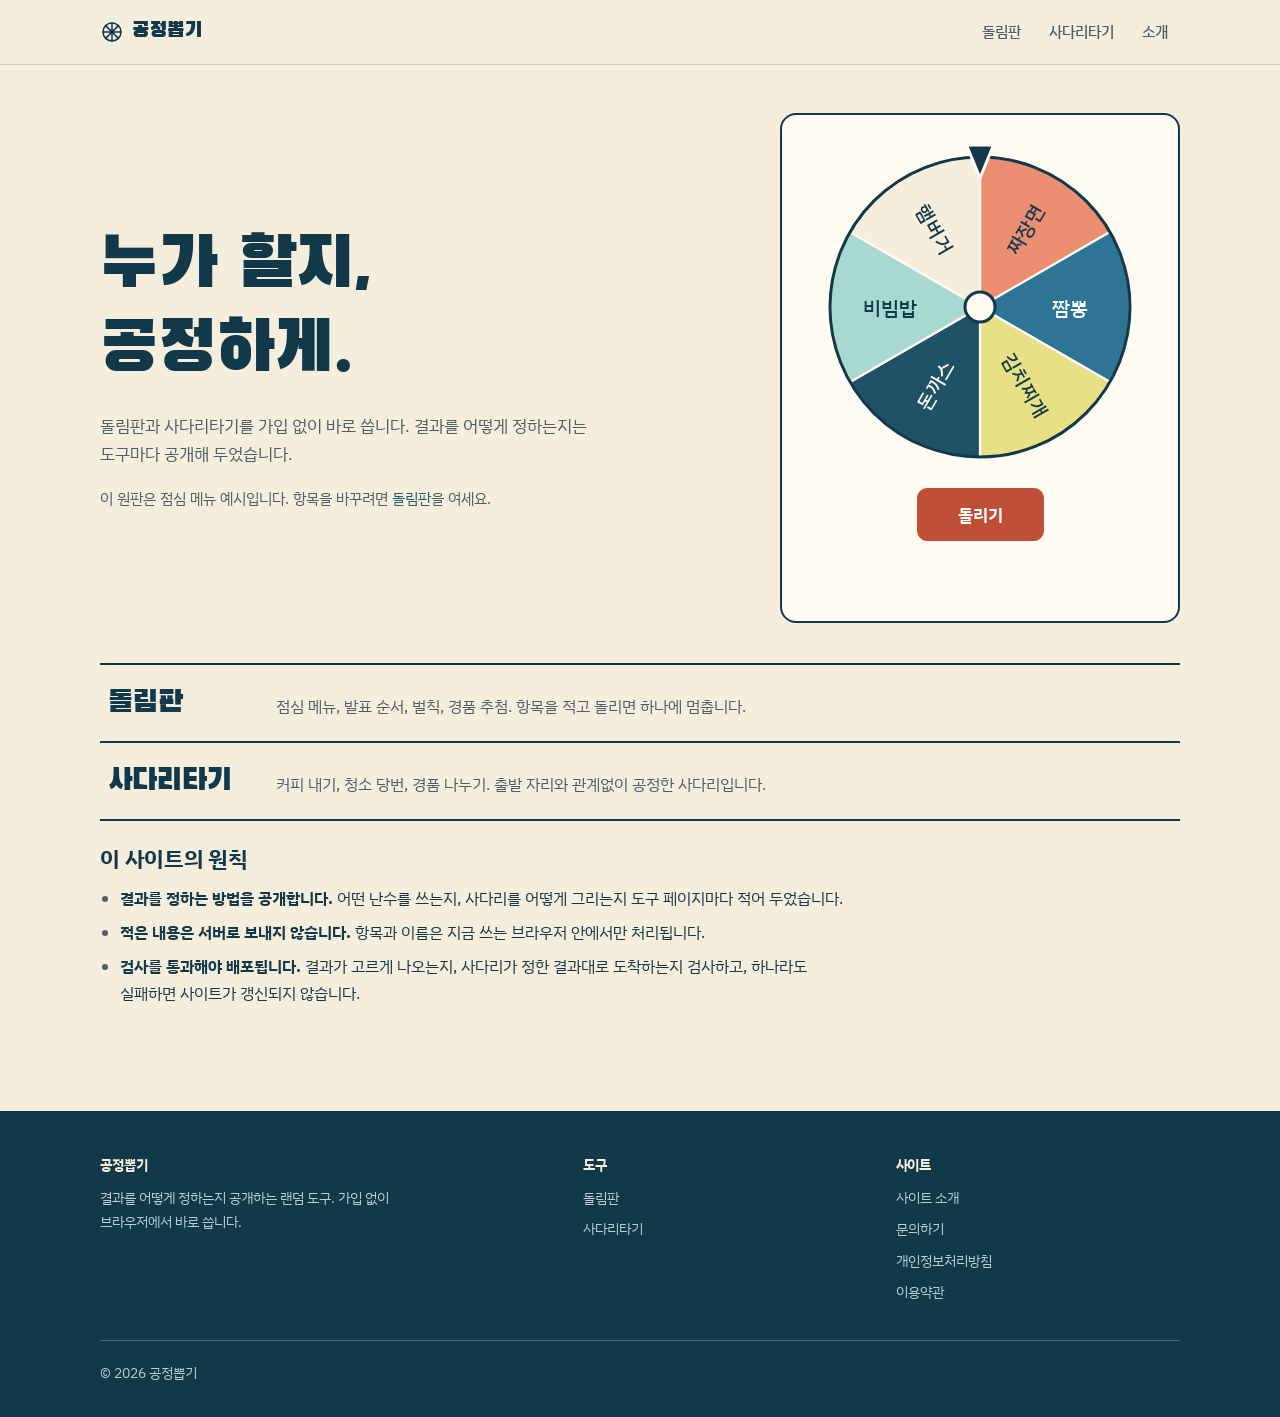
==== commit bbc990a2: "디자인 개선(frontend-design): 포스터체, 홈 원판 데모, 사다리 측정 그래프 - 글꼴: Inter(한글 없음 → 맑은 고딕으로 보였음) 대신 제목·결과에 Black " ====
--- a/index.html
+++ b/index.html
@@ -5,23 +5,23 @@
   <meta name="viewport" content="width=device-width, initial-scale=1">
   <title>공정뽑기 — 돌림판 · 사다리타기 무료 랜덤 도구</title>
   <meta name="description" content="돌림판(룰렛 돌리기)과 사다리타기를 가입 없이 바로 쓰는 무료 랜덤 도구. 결과를 어떻게 정하는지 공개하는 랜덤 도구입니다.">
-  <link rel="canonical" href="https://example.com/">
+  <link rel="canonical" href="https://rot-phi.vercel.app/">
   
   <meta property="og:type" content="website">
   <meta property="og:site_name" content="공정뽑기">
   <meta property="og:title" content="공정뽑기 — 돌림판 · 사다리타기 무료 랜덤 도구">
   <meta property="og:description" content="돌림판(룰렛 돌리기)과 사다리타기를 가입 없이 바로 쓰는 무료 랜덤 도구. 결과를 어떻게 정하는지 공개하는 랜덤 도구입니다.">
-  <meta property="og:url" content="https://example.com/">
+  <meta property="og:url" content="https://rot-phi.vercel.app/">
   <meta property="og:locale" content="ko_KR">
   <meta name="twitter:card" content="summary">
   <link rel="icon" href="data:image/svg+xml,<svg xmlns='http://www.w3.org/2000/svg' viewBox='0 0 24 24'><circle cx='12' cy='12' r='10' fill='%23BF4F36'/><path d='M12 2v20M2 12h20' stroke='%23FFFBF2' stroke-width='2'/></svg>">
   <link rel="preconnect" href="https://fonts.googleapis.com">
   <link rel="preconnect" href="https://fonts.gstatic.com" crossorigin>
-  <link rel="stylesheet" href="https://fonts.googleapis.com/css2?family=Inter:wght@400;500;700&display=swap" media="print" onload="this.media='all'">
-  <noscript><link rel="stylesheet" href="https://fonts.googleapis.com/css2?family=Inter:wght@400;500;700&display=swap"></noscript>
+  <link rel="stylesheet" href="https://fonts.googleapis.com/css2?family=Black+Han+Sans&family=IBM+Plex+Sans+KR:wght@400;500;700&display=swap" media="print" onload="this.media='all'">
+  <noscript><link rel="stylesheet" href="https://fonts.googleapis.com/css2?family=Black+Han+Sans&family=IBM+Plex+Sans+KR:wght@400;500;700&display=swap"></noscript>
   <link rel="stylesheet" href="/assets/tokens.css">
   <link rel="stylesheet" href="/assets/style.css">
-  <script type="application/ld+json">{"@context":"https://schema.org","@graph":[{"@type":"WebSite","name":"공정뽑기","url":"https://example.com/","inLanguage":"ko"}]}</script>
+  <script type="application/ld+json">{"@context":"https://schema.org","@graph":[{"@type":"WebSite","name":"공정뽑기","url":"https://rot-phi.vercel.app/","inLanguage":"ko"}]}</script>
   
 </head>
 <body>
@@ -38,17 +38,24 @@
 </header>
   <main id="main">
 <section class="hero container">
-  <h1>공정하게 뽑는 랜덤 도구</h1>
-  <p class="lede">돌림판과 사다리타기를 가입 없이 바로 쓸 수 있습니다. 결과를 어떻게 정하는지 각 도구 페이지에 공개해 두었습니다.</p>
-  <div class="tools-grid"><article class="tool-card">
-      <h2><a href="/roulette.html">돌림판</a></h2>
-      <p>점심 메뉴, 발표 순서, 벌칙, 경품 추첨. 항목을 적고 돌리면 하나에 멈춥니다.</p>
-      <span class="tool-card__go">바로 쓰기 <svg class="icon icon--sm" viewBox="0 0 24 24" aria-hidden="true"><path d="M5 12h14M13 6l6 6-6 6"/></svg></span>
-    </article><article class="tool-card">
-      <h2><a href="/ladder.html">사다리타기</a></h2>
-      <p>커피 내기, 청소 당번, 경품 나누기. 출발 자리와 관계없이 공정한 사다리입니다.</p>
-      <span class="tool-card__go">바로 쓰기 <svg class="icon icon--sm" viewBox="0 0 24 24" aria-hidden="true"><path d="M5 12h14M13 6l6 6-6 6"/></svg></span>
-    </article></div>
+  <div class="hero__text">
+    <h1>누가 할지,<br>공정하게.</h1>
+    <p class="lede">돌림판과 사다리타기를 가입 없이 바로 씁니다. 결과를 어떻게 정하는지는 도구마다 공개해 두었습니다.</p>
+    <p class="hero__hint">이 원판은 점심 메뉴 예시입니다. 항목을 바꾸려면 <a href="/roulette.html">돌림판</a>을 여세요.</p>
+  </div>
+  <div class="hero__demo"><div class="wheel">
+      <svg id="wheel" viewBox="-110 -112 220 222" role="img" aria-label="돌림판 원판">
+        <g id="wheel-rotor"></g>
+        <circle class="wheel__rim" r="100"/>
+        <circle class="wheel__hub" r="10"/>
+        <path class="wheel__pointer" d="M0,-86 L-9,-108 L9,-108 Z"/>
+      </svg>
+      <button id="spin" class="btn btn--lg" type="button">돌리기</button>
+      <p id="result" class="result" aria-live="polite"></p>
+    </div></div>
+</section>
+<section class="container" aria-label="도구">
+  <ul class="tool-list"><li><a href="/roulette.html"><span class="tool-list__name">돌림판</span><span class="tool-list__desc">점심 메뉴, 발표 순서, 벌칙, 경품 추첨. 항목을 적고 돌리면 하나에 멈춥니다.</span></a></li><li><a href="/ladder.html"><span class="tool-list__name">사다리타기</span><span class="tool-list__desc">커피 내기, 청소 당번, 경품 나누기. 출발 자리와 관계없이 공정한 사다리입니다.</span></a></li></ul>
 </section>
 <section class="container prose home-principles">
   <h2>이 사이트의 원칙</h2>
@@ -83,6 +90,7 @@
     <div class="footer__bottom"><span>© 2026 공정뽑기</span></div>
   </div>
 </footer>
-  
+  <script src="/assets/random.js" defer></script>
+  <script src="/assets/roulette.js" defer></script>
 </body>
 </html>
--- a/assets/tokens.css
+++ b/assets/tokens.css
@@ -68,10 +68,12 @@
   --foot-muted: var(--foot-sub);
   --foot-hover: var(--yellow);
 
-  /* --- 타이포 (레시피 규격 유지) --- */
-  /* Inter는 한글 글리프가 없어 한글용 폴백을 뒤에 둡니다. */
-  --font-sans: 'Inter', 'Pretendard', -apple-system, BlinkMacSystemFont,
+  /* --- 타이포 --- */
+  /* 본문은 IBM Plex Sans KR, 제목·결과처럼 크게 보이는 글자는 포스터체 Black Han Sans.
+     Black Han Sans 는 굵기가 하나뿐이라 쓰는 곳에서 font-weight: 400 으로 둡니다 (가짜 볼드 방지) */
+  --font-sans: 'IBM Plex Sans KR', -apple-system, BlinkMacSystemFont,
     'Segoe UI', 'Malgun Gothic', 'Apple SD Gothic Neo', sans-serif;
+  --font-display: 'Black Han Sans', var(--font-sans);
   --fw-heading: 700;
   --fw-body: 400;
   --fw-medium: 500;
@@ -86,6 +88,7 @@
   --icon-stroke: 1.5;
 
   /* --- 그 외 --- */
+  --outline: 2px solid var(--ink); /* 그림자 대신 쓰는 굵은 외곽선 — 원판·패널·사다리 판 */
   --radius-sm: 8px;
   --radius-md: 12px;
   --radius-lg: 16px;
--- a/assets/style.css
+++ b/assets/style.css
@@ -21,7 +21,7 @@
 a { color: var(--link); text-decoration: none; }
 a:hover { text-decoration: underline; }
 h1, h2, h3, h4 { font-weight: var(--fw-heading); line-height: 1.35; margin: 0 0 .5em; letter-spacing: -0.01em; }
-h1 { font-size: 2rem; }
+h1 { font-size: 2rem; font-family: var(--font-display); font-weight: 400; line-height: 1.2; letter-spacing: 0; }
 h2 { font-size: 1.5rem; }
 h3 { font-size: 1.15rem; }
 p { margin: 0 0 1em; }
@@ -61,9 +61,10 @@
   background: var(--accent);
   color: var(--on-accent);
   cursor: pointer;
-  transition: background .15s, border-color .15s, color .15s;
+  transition: background .15s, border-color .15s, color .15s, transform .08s ease-out;
   text-decoration: none;
 }
+.btn:active:not(:disabled) { transform: translateY(1px) scale(.97); }
 .btn:hover { background: var(--accent-hover); border-color: var(--accent-hover); text-decoration: none; }
 .btn--outline { background: transparent; color: var(--link); border-color: var(--link); }
 .btn--outline:hover { background: var(--surface); color: var(--link); }
@@ -89,16 +90,16 @@
   border-bottom: 1px solid var(--border);
 }
 .header__inner { height: var(--header-h); display: flex; align-items: center; gap: 20px; }
-.logo { display: flex; align-items: center; gap: 8px; font-weight: var(--fw-heading); font-size: 1.05rem; color: var(--text); }
+.logo { display: flex; align-items: center; gap: 8px; font-family: var(--font-display); font-weight: 400; font-size: 1.3rem; color: var(--text); }
 .logo:hover { text-decoration: none; }
-.logo .icon { color: var(--accent); }
+.logo .icon { color: var(--text); }
 .nav { margin-left: auto; display: flex; align-items: center; gap: 4px; }
 .nav a {
   color: var(--sub); font-weight: var(--fw-medium); font-size: .92rem;
   padding: 8px 12px; border-radius: var(--radius-sm);
 }
 .nav a:hover, .nav a[aria-current='page'] { color: var(--text); background: var(--surface); text-decoration: none; }
-.nav a[aria-current='page'] { box-shadow: inset 0 -2px 0 var(--accent); } /* 현재 메뉴 = 테라코타 밑줄 */
+.nav a[aria-current='page'] { box-shadow: inset 0 -2px 0 var(--text); } /* 현재 메뉴 = 먹청 밑줄 (테라코타는 버튼 전용) */
 
 /* 모바일 메뉴 — JS 없이 details/summary 로 처리 */
 .menu { margin-left: auto; display: none; position: relative; }
@@ -132,11 +133,11 @@
 }
 .prose h2:first-child { margin-top: 0; border-top: 0; padding-top: 0; }
 .prose h3 { font-size: 1.08rem; margin-top: 1.8em; }
-.prose ul li::marker { color: var(--accent); }
+.prose ul li::marker { color: var(--sub); }
 
 .callout {
   background: var(--surface); border: 1px solid var(--border);
-  border-left: 3px solid var(--accent);
+  border-left: 3px solid var(--link);
   border-radius: var(--radius-sm); padding: 16px 18px; margin: 24px 0;
   font-size: .92rem;
 }
@@ -160,7 +161,7 @@
   list-style: none; display: flex; justify-content: space-between; gap: 12px; align-items: center;
 }
 .faq summary::-webkit-details-marker { display: none; }
-.faq summary::after { content: '+'; color: var(--accent); font-size: 1.3rem; line-height: 1; }
+.faq summary::after { content: '+'; color: var(--link); font-size: 1.3rem; line-height: 1; }
 .faq details[open] summary::after { content: '−'; }
 .faq details[open] summary { margin-bottom: 10px; }
 .faq p { margin: 0; color: var(--sub); font-size: .94rem; }
@@ -188,28 +189,29 @@
 .article { padding: 8px 0 24px; }
 
 /* ---------- 홈 ---------- */
-.hero { padding: 48px 20px 16px; }
-.hero h1 { font-size: clamp(1.8rem, 5vw, 2.6rem); margin-bottom: 12px; }
-.hero .lede { color: var(--sub); font-size: 1.05rem; max-width: 640px; }
-.tools-grid { display: grid; grid-template-columns: 1fr 1fr; gap: 20px; margin: 28px 0 8px; }
-.tool-card {
-  position: relative; border: 1px solid var(--border); border-radius: var(--radius-lg);
-  padding: 24px; background: var(--surface); transition: border-color .15s, box-shadow .15s;
-}
-.tool-card:hover, .tool-card:focus-within { border-color: var(--accent); box-shadow: var(--shadow-md); }
-.tool-card h2 { font-size: 1.3rem; margin-bottom: 8px; }
-.tool-card h2 a { color: var(--text); }
-.tool-card h2 a::after { content: ''; position: absolute; inset: 0; border-radius: var(--radius-lg); } /* 카드 전체가 링크 */
-.tool-card h2 a:hover { text-decoration: none; }
-.tool-card p { color: var(--sub); margin-bottom: 14px; }
-.tool-card__go { display: inline-flex; align-items: center; gap: 4px; color: var(--link); font-weight: var(--fw-medium); font-size: .92rem; }
+.hero { display: grid; grid-template-columns: minmax(0, 1fr) minmax(0, 400px); gap: 40px; align-items: center; padding: 48px 20px 40px; }
+.hero h1 { font-size: clamp(2.6rem, 7vw, 4.4rem); margin-bottom: 18px; }
+.hero .lede { color: var(--sub); font-size: 1.05rem; max-width: 30em; }
+.hero__hint { color: var(--sub); font-size: .92rem; margin: 0; }
+.hero__demo .wheel svg { width: min(100%, 330px); }
+/* 도구 목록: 카드 대신 굵은 이름 + 설명 한 줄, 먹청 선으로 구분 */
+.tool-list { list-style: none; padding: 0; margin: 0 0 24px; border-top: var(--outline); }
+.tool-list li { margin: 0; border-bottom: var(--outline); }
+.tool-list a { display: grid; grid-template-columns: 9em minmax(0, 1fr); gap: 4px 24px; align-items: baseline; padding: 20px 8px; color: var(--text); }
+.tool-list a:hover { text-decoration: none; background: var(--surface); }
+.tool-list a:hover .tool-list__name { text-decoration: underline; }
+.tool-list__name { font-family: var(--font-display); font-size: 1.9rem; line-height: 1.2; }
+.tool-list__desc { color: var(--sub); }
 .home-principles { padding-bottom: 24px; }
+/* .prose 의 max-width(760px)가 .container 너비를 덮어 가운데로 몰리므로, 상자는 컨테이너 폭에 두고 글줄만 760px 로 */
+.container.home-principles { max-width: var(--container); }
+.home-principles > * { max-width: 760px; }
 
 /* ---------- 도구 공통 ---------- */
 .tool { padding-top: 28px; padding-bottom: 12px; }
 .tool__grid { display: grid; grid-template-columns: minmax(0, 1fr) 320px; gap: 32px; align-items: start; }
 .tool__grid--ladder { grid-template-columns: 300px minmax(0, 1fr); }
-.panel { border: 1px solid var(--border); border-radius: var(--radius-lg); background: var(--surface); padding: 18px; }
+.panel { border: var(--outline); border-radius: var(--radius-lg); background: var(--surface); padding: 18px; }
 .panel label { display: block; font-weight: var(--fw-medium); font-size: .92rem; margin-bottom: 6px; }
 .panel textarea {
   width: 100%; font: inherit; font-size: .95rem; line-height: 1.6; padding: 10px 12px; margin-bottom: 12px;
@@ -218,7 +220,7 @@
 .panel textarea:focus { outline: none; border-color: var(--focus); box-shadow: 0 0 0 3px color-mix(in srgb, var(--focus) 25%, transparent); }
 .panel textarea:disabled { background: var(--surface); color: var(--sub); }
 .panel .check { display: flex; gap: 8px; align-items: center; font-weight: var(--fw-body); cursor: pointer; }
-.panel .check input { accent-color: var(--accent); }
+.panel .check input { accent-color: var(--text); }
 .panel h3 { font-size: .95rem; margin: 14px 0 6px; }
 .panel__actions { display: flex; flex-wrap: wrap; gap: 8px; margin: 12px 0 4px; }
 .msg { color: var(--msg); font-size: .88rem; min-height: 1.4em; margin: 0 0 6px; }
@@ -230,12 +232,34 @@
 /* ---------- 돌림판 ---------- */
 .wheel {
   display: flex; flex-direction: column; align-items: center; gap: 16px;
-  background: var(--surface); border: 1px solid var(--border); border-radius: var(--radius-lg); padding: 24px 16px;
+  background: var(--surface); border: var(--outline); border-radius: var(--radius-lg); padding: 24px 16px;
 }
 .wheel svg { width: min(100%, 460px); height: auto; overflow: visible; }
-#wheel-rotor {
-  transform-box: view-box; transform-origin: 0 0; /* 원판 중심(0,0) 기준으로 회전 */
-  transition: transform 4s cubic-bezier(.17, .67, .12, 1); /* roulette.js 의 SPIN_MS 와 같은 시간 */
+#wheel-rotor { transform-box: view-box; transform-origin: 0 0; } /* 원판 중심(0,0) 기준으로 회전 */
+
+/* 회전 연출 3종 "멈출 듯 말 듯". 회전 시간은 이 파일에만 있습니다 — roulette.js 는 animationend 로 끝을 알아챕니다.
+   각도는 roulette.js 가 --a0(시작) … 마지막(최종) 으로 넣어 줍니다. 최종 각도 = random.js 가 정한 결과 칸이고,
+   중간에 지나치거나 밀리는 폭은 바로 옆 칸까지만입니다 (roulette.js 의 A 참고). */
+.spin-1 { animation: spin-1 4.6s both; }
+.spin-2 { animation: spin-2 4.95s both; }
+.spin-3 { animation: spin-3 4.8s both; }
+@keyframes spin-1 { /* 지나쳤다 돌아오기: 3.6초 감속 → 1.0초 복귀 */
+  0%   { transform: rotate(var(--a0)); animation-timing-function: cubic-bezier(.15, .65, .25, 1); }
+  78%  { transform: rotate(var(--a1)); animation-timing-function: cubic-bezier(.45, 0, .55, 1); }
+  100% { transform: rotate(var(--a2)); }
+}
+@keyframes spin-2 { /* 멈칫 → 뒤로 밀림 → 넘어감: 3.4초 감속 → 0.3초 정지 → 0.35초 밀림 → 0.9초 넘어감 */
+  0%   { transform: rotate(var(--a0)); animation-timing-function: cubic-bezier(.15, .65, .25, 1); }
+  69%  { transform: rotate(var(--a1)); }
+  75%  { transform: rotate(var(--a1)); animation-timing-function: cubic-bezier(.45, 0, .55, 1); }
+  82%  { transform: rotate(var(--a2)); animation-timing-function: cubic-bezier(.45, 0, .55, 1); }
+  100% { transform: rotate(var(--a3)); }
+}
+@keyframes spin-3 { /* 오락가락: 3.4초 감속 → 0.6초 뒤로 → 0.8초 앞으로 */
+  0%   { transform: rotate(var(--a0)); animation-timing-function: cubic-bezier(.15, .65, .25, 1); }
+  71%  { transform: rotate(var(--a1)); animation-timing-function: cubic-bezier(.45, 0, .55, 1); }
+  83%  { transform: rotate(var(--a2)); animation-timing-function: cubic-bezier(.45, 0, .55, 1); }
+  100% { transform: rotate(var(--a3)); }
 }
 /* 글자색은 칸마다 .ink--N 이 정합니다. 여기서 fill 을 주면 선택자 우선순위가 더 높아 칸별 글자색을 덮어씁니다 */
 .wheel text { font-family: var(--font-sans); font-weight: var(--fw-medium); }
@@ -250,10 +274,14 @@
 .seg--4 { fill: var(--wheel-4); } .ink--4 { fill: var(--wheel-4-ink); }
 .seg--5 { fill: var(--wheel-5); } .ink--5 { fill: var(--wheel-5-ink); }
 .seg--6 { fill: var(--wheel-6); } .ink--6 { fill: var(--wheel-6-ink); }
-.result { font-size: 1.4rem; font-weight: var(--fw-heading); min-height: 1.6em; margin: 0; text-align: center; }
+.result { font-family: var(--font-display); font-size: 1.9rem; font-weight: 400; line-height: 1.2; min-height: 1.3em; margin: 0; text-align: center; }
+.result.is-pop { animation: result-pop .4s ease-out; }
+@keyframes result-pop { 0% { transform: scale(.6); opacity: 0; } 60% { transform: scale(1.12); opacity: 1; } 100% { transform: scale(1); } }
+.history li { animation: slide-in .25s ease-out; }
+@keyframes slide-in { from { transform: translateX(-8px); opacity: 0; } }
 
 /* ---------- 사다리 ---------- */
-.board__scroll { overflow-x: auto; border: 1px solid var(--border); border-radius: var(--radius-lg); padding: 16px 0; background: var(--surface); }
+.board__scroll { overflow-x: auto; border: var(--outline); border-radius: var(--radius-lg); padding: 16px 0; background: var(--surface); }
 .board__inner { margin: 0 auto; }
 .board__row { display: grid; grid-template-columns: repeat(var(--cols), 72px); } /* 72px = ladder.js 의 COL_W */
 .board svg { display: block; }
@@ -262,17 +290,31 @@
   border: 1px solid var(--border-strong); border-radius: var(--radius-sm); background: var(--field); color: var(--text);
   cursor: pointer; overflow: hidden; text-overflow: ellipsis; white-space: nowrap;
 }
-.board__name:hover { border-color: var(--accent); }
+.board__name:hover { border-color: var(--text); }
 .board__name[aria-pressed='true'] { border-color: var(--tone); color: var(--tone); box-shadow: inset 0 -3px 0 var(--tone); }
 .board__prize {
   margin: 6px 4px 0; padding: 6px 4px; text-align: center; font-size: .85rem; font-weight: var(--fw-medium);
   border-radius: var(--radius-sm); background: var(--bg); color: var(--sub);
   overflow: hidden; text-overflow: ellipsis; white-space: nowrap;
 }
-.board__prize.is-open { background: var(--tone); color: var(--on-route); }
+.board__prize.is-open { background: var(--tone); color: var(--on-route); animation: prize-flip .35s ease-out; }
+.board__prize.is-shaking { animation: prize-shake .15s ease-in-out 2; }
+@keyframes prize-shake { 25% { transform: rotate(-4deg); } 75% { transform: rotate(4deg); } }
+@keyframes prize-flip { from { transform: perspective(300px) rotateY(90deg); } to { transform: perspective(300px) rotateY(0); } }
 .board .rail, .board .rung { stroke: var(--ladder-line); stroke-width: 2; }
 .board .route { fill: none; stroke-width: 4; stroke-linecap: round; stroke-linejoin: round; }
 .board__actions { margin: 12px 0; }
+
+/* ---------- 측정 결과 그래프 (사다리 공정성 설명 안) ---------- */
+.proof { margin: 24px 0; padding: 20px; border: var(--outline); border-radius: var(--radius-lg); background: var(--surface); }
+.proof figcaption { font-weight: var(--fw-medium); margin-bottom: 14px; }
+.proof__rows { list-style: none; padding: 0; margin: 0; }
+.proof__rows li { display: grid; grid-template-columns: 4.5em minmax(0, 1fr) 3.8em; gap: 12px; align-items: center; margin-bottom: 8px; font-size: .92rem; }
+.proof__track { position: relative; height: 14px; }
+.proof__track::after { content: ''; position: absolute; top: -5px; bottom: -5px; left: var(--fair); border-left: 2px dashed var(--text); } /* 공정할 때의 비율 */
+.proof__bar { display: block; height: 100%; background: var(--deep-teal); border-radius: 0 3px 3px 0; }
+.proof__val { text-align: right; font-variant-numeric: tabular-nums; }
+.proof__note { margin: 12px 0 0; color: var(--sub); font-size: .9rem; }
 
 /* ---------- 반응형 ---------- */
 @media (max-width: 960px) {
@@ -282,17 +324,20 @@
 @media (max-width: 720px) {
   .nav { display: none; }
   .menu { display: block; }
-  .tools-grid { grid-template-columns: 1fr; }
-  .hero { padding-top: 32px; }
+  .hero { grid-template-columns: 1fr; padding-top: 32px; }
+  .tool-list a { grid-template-columns: 1fr; }
 }
 @media (max-width: 480px) {
   .footer__grid, .footer__grid--3 { grid-template-columns: 1fr; }
-  .container { padding: 0 16px; }
-  .hero { padding-left: 16px; padding-right: 16px; }
+  .container { padding-left: 16px; padding-right: 16px; } /* 좌우만 — 단축 속성은 .hero·.tool 의 위아래 여백까지 0 으로 덮음 */
 }
 @media (prefers-reduced-motion: reduce) {
-  #wheel-rotor { transition: none; }
-}
+  /* 원판은 roulette.js 가 이 설정을 읽어 애니메이션 없이 바로 최종 각도로 둡니다 */
+  .result.is-pop { animation: fade-in .15s ease-out; }
+  .history li, .board__prize.is-shaking, .board__prize.is-open { animation: none; }
+  .btn:active:not(:disabled) { transform: none; }
+}
+@keyframes fade-in { from { opacity: 0; } }
 @media print {
   .header, .footer, .cta, .tool { display: none; }
 }
